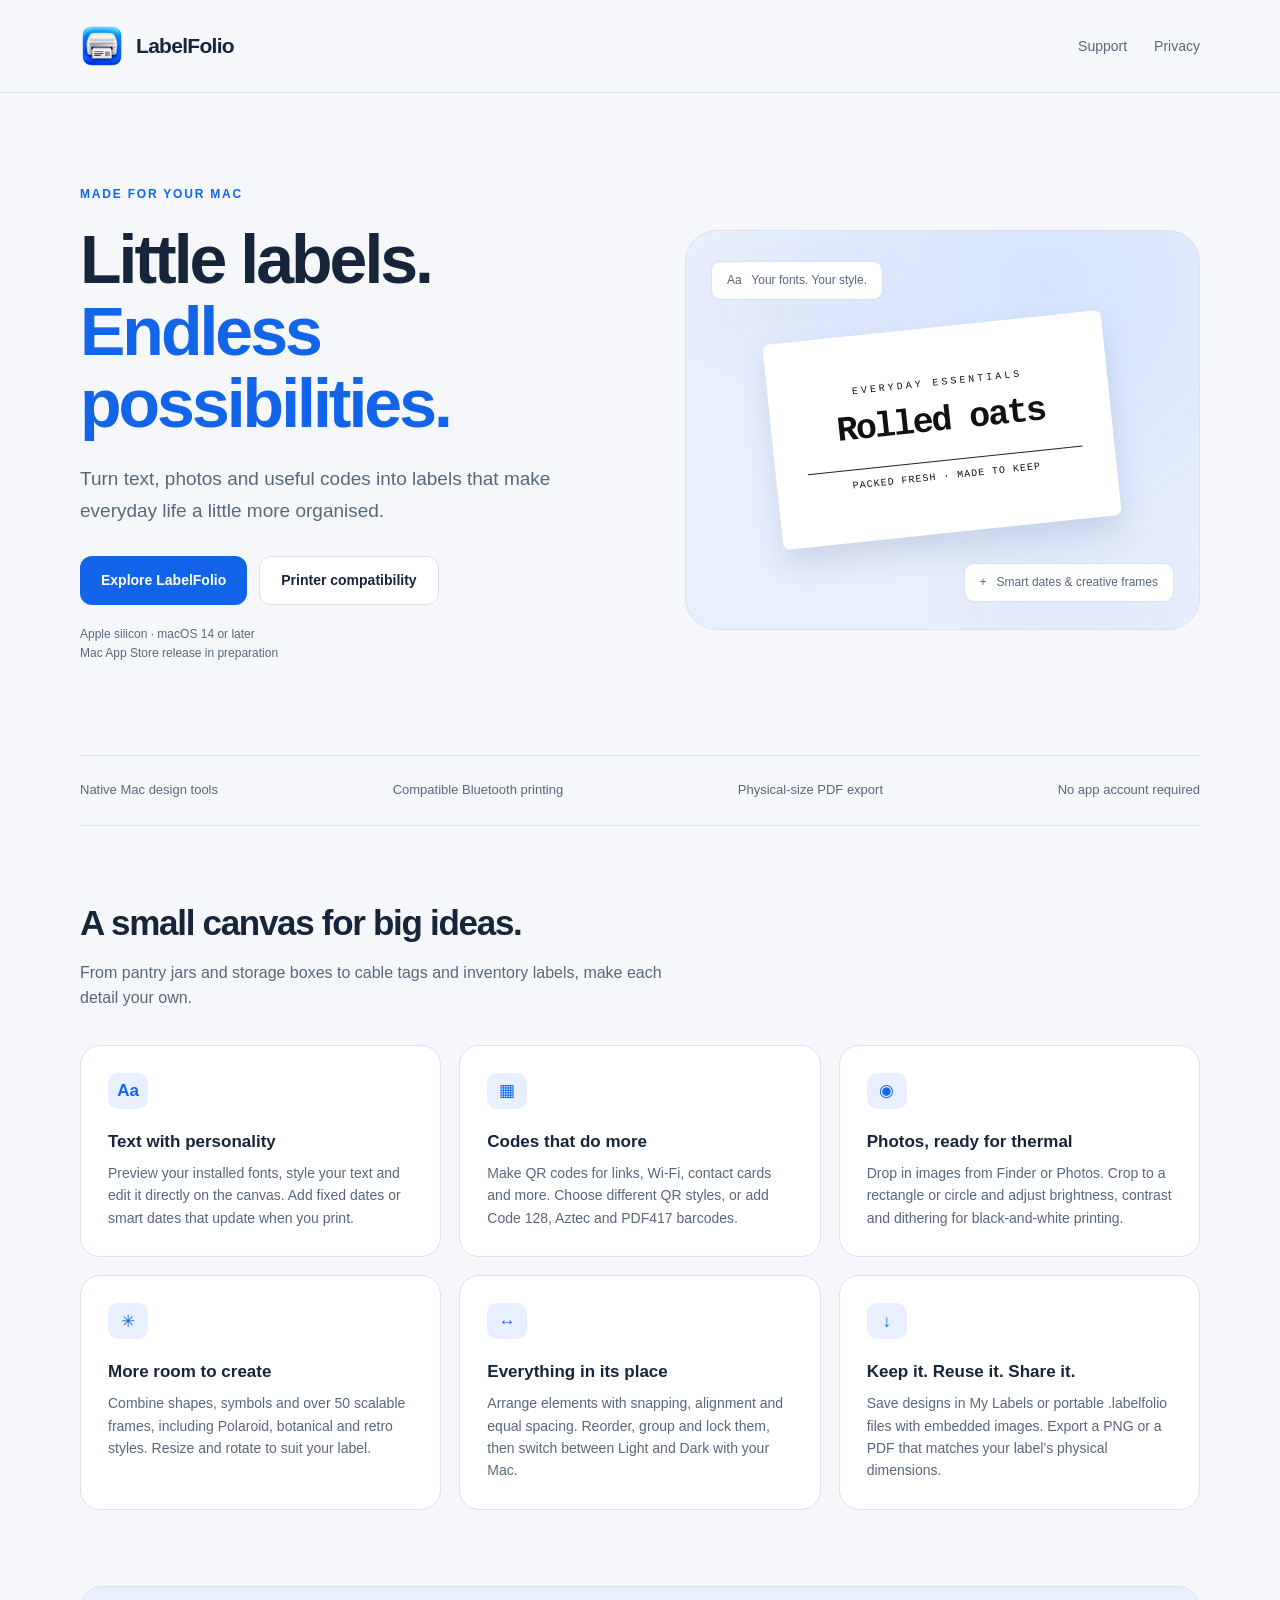
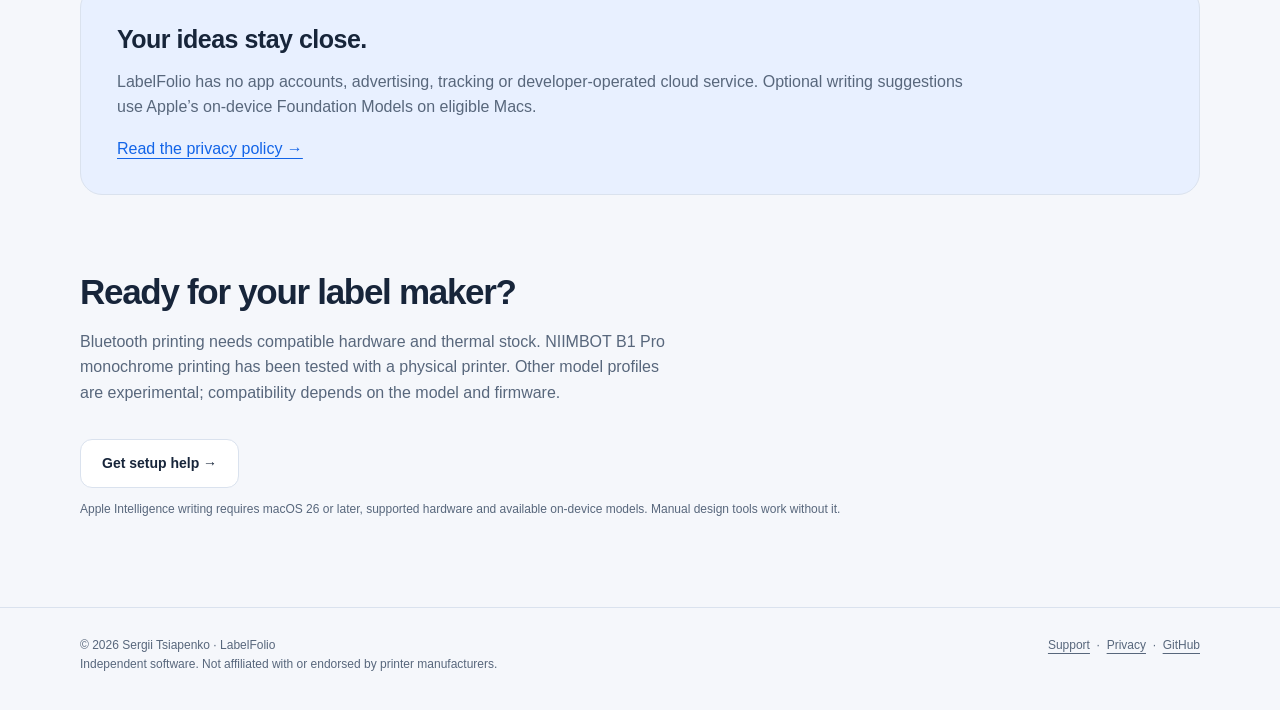
==== index.html @ 61dc9f2f "Publish LabelFolio website, support, and privacy policy" ====
<!doctype html>
<html lang="en"><head><meta charset="utf-8"><meta name="viewport" content="width=device-width,initial-scale=1"><title>LabelFolio — Label Maker for Mac</title><meta name="description" content="Design thermal labels on your Mac with text, photos, QR codes, barcodes and creative frames. Print to compatible Bluetooth printers or export a physical-size PDF."><meta name="theme-color" content="#1264e8"><link rel="canonical" href="https://mosher23.github.io/LabelFolio/"><link rel="icon" href="app-icon.png"><link rel="stylesheet" href="styles.css"></head>
<body><a class="skip" href="#main">Skip to content</a><header><nav class="wrap" aria-label="Main navigation"><a class="brand" href="./"><img src="app-icon.png" alt="" width="44" height="44">LabelFolio</a><div class="links"><a href="support.html">Support</a><a href="privacy.html">Privacy</a></div></nav></header>
<main id="main" class="wrap"><section class="hero"><div><div class="eyebrow">Made for your Mac</div><h1>Little labels.<br><span>Endless possibilities.</span></h1><p class="lead">Turn text, photos and useful codes into labels that make everyday life a little more organised.</p><div class="actions"><a class="button" href="#features">Explore LabelFolio</a><a class="button secondary" href="support.html">Printer compatibility</a></div><p class="fine">Apple silicon · macOS 14 or later<br>Mac App Store release in preparation</p></div><div class="stage" role="img" aria-label="Illustrative pantry label reading Everyday essentials, Rolled oats, Packed fresh, with text and smart date tool badges"><div class="chip top">Aa &nbsp; Your fonts. Your style.</div><div class="label"><span class="tag">Everyday essentials</span><strong>Rolled oats</strong><span class="rule"></span><span class="detail">PACKED FRESH · MADE TO KEEP</span></div><div class="chip bottom">+ &nbsp; Smart dates &amp; creative frames</div></div></section>
<div class="strip"><span>Native Mac design tools</span><span>Compatible Bluetooth printing</span><span>Physical-size PDF export</span><span>No app account required</span></div>
<section id="features" class="section"><h2>A small canvas for big ideas.</h2><p class="section-intro">From pantry jars and storage boxes to cable tags and inventory labels, make each detail your own.</p><div class="grid">
<article class="card"><span class="mark" aria-hidden="true">Aa</span><h3>Text with personality</h3><p>Preview your installed fonts, style your text and edit it directly on the canvas. Add fixed dates or smart dates that update when you print.</p></article>
<article class="card"><span class="mark" aria-hidden="true">▦</span><h3>Codes that do more</h3><p>Make QR codes for links, Wi-Fi, contact cards and more. Choose different QR styles, or add Code 128, Aztec and PDF417 barcodes.</p></article>
<article class="card"><span class="mark" aria-hidden="true">◉</span><h3>Photos, ready for thermal</h3><p>Drop in images from Finder or Photos. Crop to a rectangle or circle and adjust brightness, contrast and dithering for black-and-white printing.</p></article>
<article class="card"><span class="mark" aria-hidden="true">✳</span><h3>More room to create</h3><p>Combine shapes, symbols and over 50 scalable frames, including Polaroid, botanical and retro styles. Resize and rotate to suit your label.</p></article>
<article class="card"><span class="mark" aria-hidden="true">↔</span><h3>Everything in its place</h3><p>Arrange elements with snapping, alignment and equal spacing. Reorder, group and lock them, then switch between Light and Dark with your Mac.</p></article>
<article class="card"><span class="mark" aria-hidden="true">↓</span><h3>Keep it. Reuse it. Share it.</h3><p>Save designs in My Labels or portable .labelfolio files with embedded images. Export a PNG or a PDF that matches your label’s physical dimensions.</p></article>
</div></section>
<section class="callout"><h2>Your ideas stay close.</h2><p>LabelFolio has no app accounts, advertising, tracking or developer-operated cloud service. Optional writing suggestions use Apple’s on-device Foundation Models on eligible Macs.</p><a href="privacy.html">Read the privacy policy →</a></section>
<section class="section"><h2>Ready for your label maker?</h2><p class="section-intro">Bluetooth printing needs compatible hardware and thermal stock. NIIMBOT B1 Pro monochrome printing has been tested with a physical printer. Other model profiles are experimental; compatibility depends on the model and firmware.</p><a class="button secondary" href="support.html">Get setup help →</a><p class="fine">Apple Intelligence writing requires macOS 26 or later, supported hardware and available on-device models. Manual design tools work without it.</p></section></main>
<footer><div class="wrap foot"><span>© 2026 Sergii Tsiapenko · LabelFolio</span><span><a href="support.html">Support</a> &nbsp;·&nbsp; <a href="privacy.html">Privacy</a> &nbsp;·&nbsp; <a href="https://github.com/Mosher23/LabelFolio">GitHub</a></span></div><p class="wrap fine">Independent software. Not affiliated with or endorsed by printer manufacturers.</p></footer></body></html>
---- styles.css ----
@charset "UTF-8";
:root{color-scheme:light dark;--bg:#f5f7fb;--surface:#fff;--ink:#17253a;--muted:#58677c;--line:#dae2ee;--blue:#1264e8;--wash:#e8f0ff;--shadow:0 24px 80px #233c6112;font-family:-apple-system,BlinkMacSystemFont,"Segoe UI",sans-serif;font-synthesis:none}
*{box-sizing:border-box}body{margin:0;background:var(--bg);color:var(--ink);line-height:1.6}a{color:var(--blue);text-underline-offset:4px}a:hover{text-decoration-thickness:2px}a:focus-visible,summary:focus-visible{outline:3px solid var(--blue);outline-offset:5px;border-radius:4px}.wrap{width:min(1120px,calc(100% - 48px));margin:auto}header{border-bottom:1px solid var(--line)}nav{min-height:92px;display:flex;align-items:center;justify-content:space-between;gap:20px}.brand{display:flex;gap:12px;align-items:center;text-decoration:none;color:var(--ink);font-size:21px;font-weight:750;letter-spacing:-.7px}.brand img{width:44px;height:44px;border-radius:11px}.links{display:flex;gap:27px;align-items:center}.links a{font-size:14px;text-decoration:none;color:var(--muted)}.links a[aria-current=page]{color:var(--blue);font-weight:650}.hero{display:grid;grid-template-columns:1.05fr 1fr;align-items:center;gap:64px;padding:92px 0 80px}.eyebrow{color:var(--blue);font-size:12px;font-weight:750;letter-spacing:1.8px;text-transform:uppercase}h1{font-size:clamp(42px,5.4vw,68px);line-height:1.06;letter-spacing:-3px;margin:19px 0 24px;font-weight:760}h1 span{color:var(--blue)}.lead{font-size:19px;color:var(--muted);max-width:590px;line-height:1.65}.actions{display:flex;gap:12px;flex-wrap:wrap;margin:30px 0 20px}.button{display:inline-flex;align-items:center;justify-content:center;padding:12px 21px;border-radius:12px;background:var(--blue);color:white;text-decoration:none;font-size:14px;font-weight:650}.button.secondary{background:var(--surface);color:var(--ink);border:1px solid var(--line)}.fine{font-size:12px;color:var(--muted)}.stage{position:relative;min-height:400px;display:grid;place-items:center;background:radial-gradient(circle at 70% 15%,#c4d9ff8c,transparent 65%),var(--wash);border:1px solid var(--line);border-radius:32px;overflow:hidden;padding:42px 28px}.label{background:#fff;color:#111;box-shadow:0 16px 30px #233c6126;transform:rotate(-6deg);width:100%;max-width:340px;padding:30px 32px;border-radius:7px;font-family:ui-monospace,SFMono-Regular,monospace;text-align:center;aspect-ratio:1.65;display:flex;flex-direction:column;justify-content:center}.label .tag{font-size:10px;letter-spacing:3px;text-transform:uppercase}.label strong{font-size:35px;letter-spacing:-2px;line-height:1.15;padding:10px 0}.label .rule{height:1px;background:#222;margin:8px 0}.label .detail{font-size:10px;letter-spacing:1px}.chip{position:absolute;background:var(--surface);border:1px solid var(--line);padding:9px 15px;border-radius:10px;box-shadow:var(--shadow);font-size:12px;color:var(--muted)}.chip.top{top:30px;left:25px}.chip.bottom{bottom:27px;right:25px}.strip{display:flex;justify-content:space-between;gap:20px;padding:24px 0;border-top:1px solid var(--line);border-bottom:1px solid var(--line);color:var(--muted);font-size:13px}.section{padding:76px 0}.section h2{font-size:35px;letter-spacing:-1.3px;line-height:1.2;margin:0 0 16px}.section-intro{max-width:600px;color:var(--muted);margin:0 0 34px}.grid{display:grid;grid-template-columns:repeat(3,1fr);gap:18px}.card{background:var(--surface);border:1px solid var(--line);padding:27px;border-radius:20px}.card .mark{display:inline-flex;align-items:center;justify-content:center;background:var(--wash);color:var(--blue);height:36px;min-width:40px;border-radius:10px;font-size:17px;font-weight:700;padding:0 8px}.card h3{font-size:17px;margin:22px 0 9px;line-height:1.3}.card p{color:var(--muted);font-size:14px;margin:0}.callout{background:var(--wash);border:1px solid var(--line);padding:32px 36px;border-radius:22px}.callout h2{font-size:25px;margin:0 0 10px;letter-spacing:-.5px}.callout p{color:var(--muted);max-width:850px;margin:0 0 16px}.page{max-width:800px;padding:65px 0 85px}.page h1{font-size:48px;letter-spacing:-2px;line-height:1.1}.page h2{font-size:23px;line-height:1.3;margin:38px 0 12px;letter-spacing:-.5px}.page p,.page li{color:var(--muted)}.page .lead{font-size:19px}.page ul,.page ol{padding-left:24px}.page li{padding:4px 0}.page code{font-family:ui-monospace,monospace;font-size:.9em;background:var(--wash);padding:2px 5px;border-radius:4px}details{border-bottom:1px solid var(--line);padding:20px 0}summary{cursor:pointer;font-weight:650;font-size:17px}details p{padding:0 0 0 20px}footer{border-top:1px solid var(--line);padding:28px 0 36px;font-size:12px;color:var(--muted)}.foot{display:flex;justify-content:space-between;gap:24px;flex-wrap:wrap}.foot a{color:var(--muted)}.skip{position:fixed;top:-100px;left:20px;z-index:20;background:var(--surface);padding:12px}.skip:focus{top:10px}
@media(prefers-color-scheme:dark){:root{--bg:#121923;--surface:#1b2532;--ink:#e9eff8;--muted:#acb9cc;--line:#2c394c;--blue:#7db0ff;--wash:#192c46;--shadow:0 24px 80px #0003}.button{background:#2674eb;color:#fff}.stage{background:radial-gradient(circle at 70% 15%,#24538b66,transparent 65%),var(--wash)}}
@media(max-width:760px){.wrap{width:calc(100% - 36px)}nav{min-height:78px;gap:12px}.links{gap:16px}.links a{font-size:13px}.brand{font-size:19px}.brand img{width:36px;height:36px}.hero{grid-template-columns:1fr;gap:34px;padding:50px 0 42px}h1{letter-spacing:-2px;max-width:500px}.lead{font-size:17px}.stage{min-height:325px}.strip{flex-wrap:wrap;justify-content:flex-start;gap:12px 25px}.grid{grid-template-columns:1fr}.section{padding:50px 0}.section h2{font-size:29px}.card{padding:24px}.card h3{margin-top:15px}.page{padding-top:42px}.page h1{font-size:39px}.callout{padding:25px}.foot{gap:14px}}
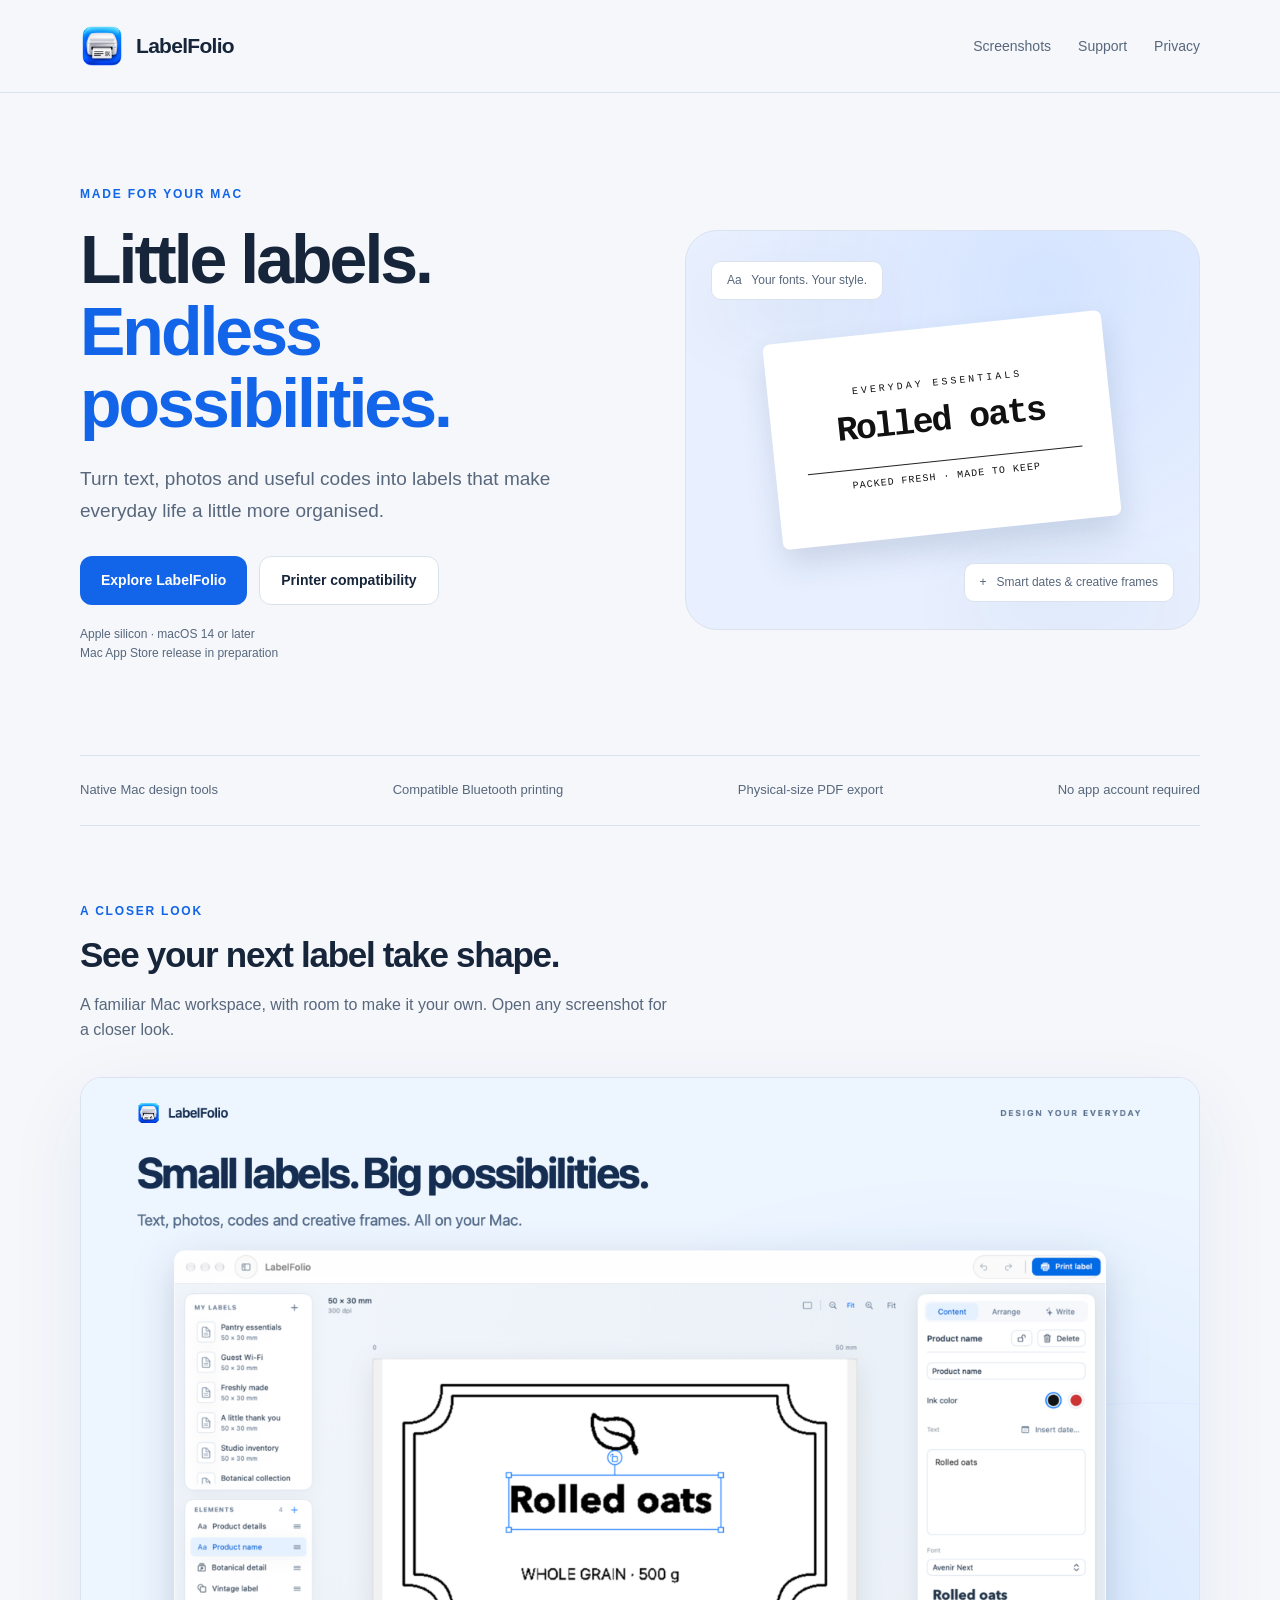
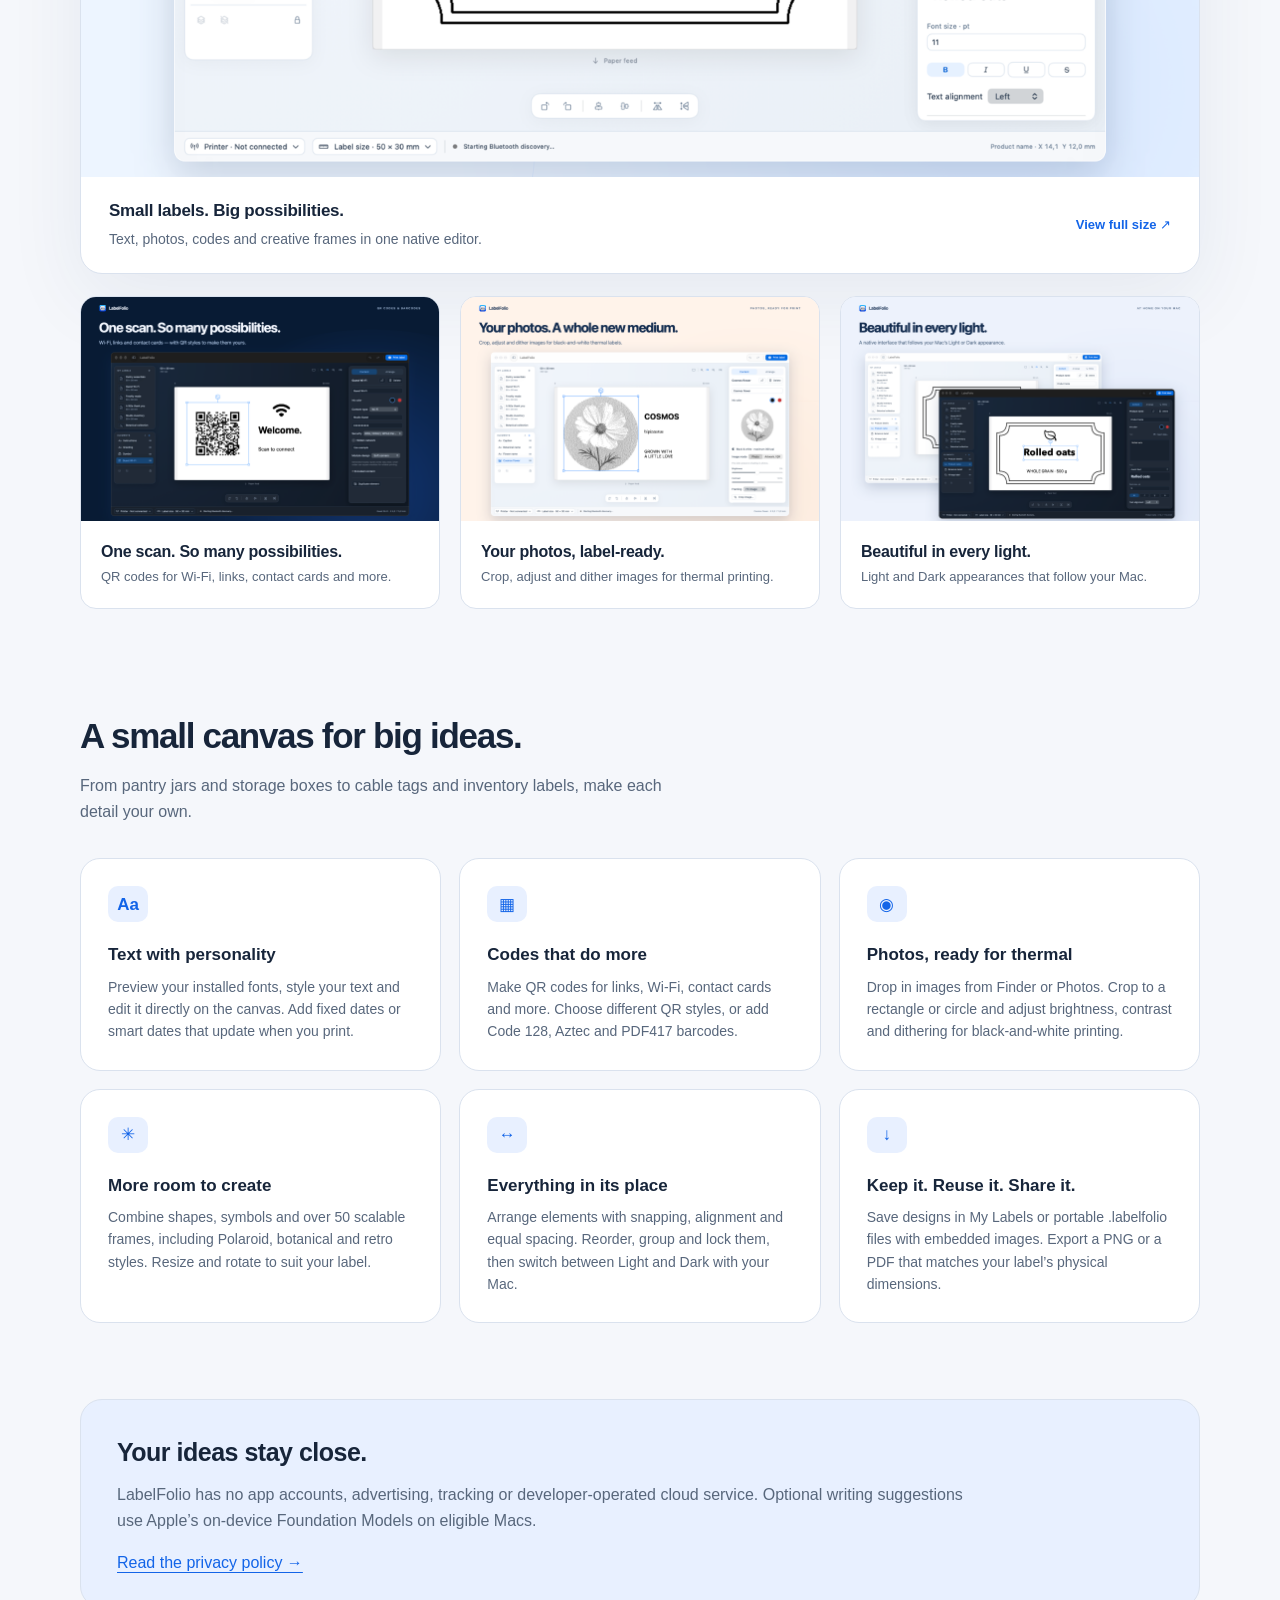
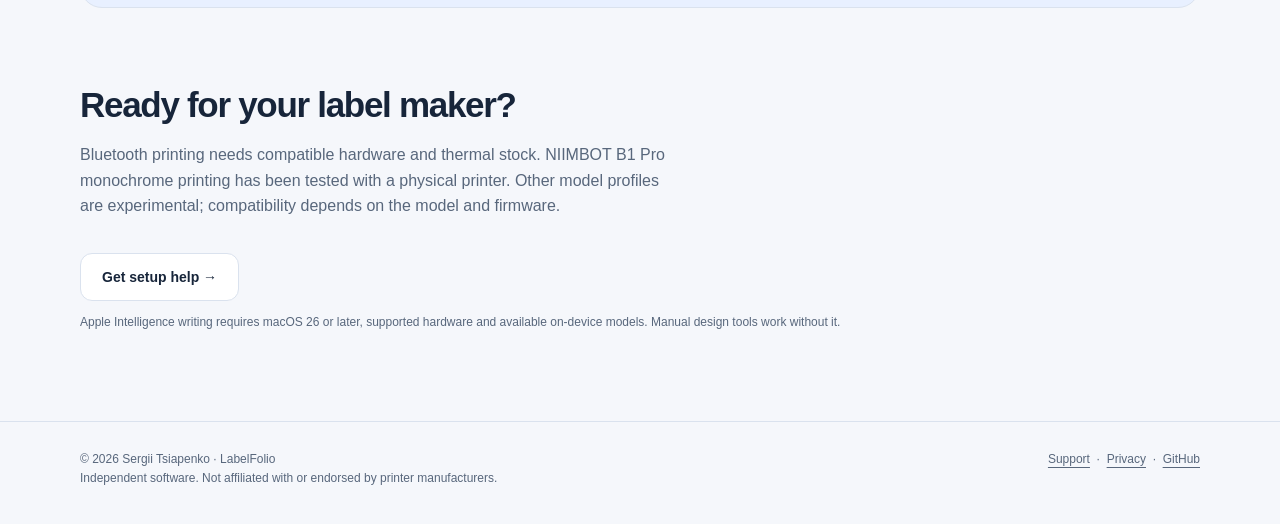
==== commit 476b21b5: "Showcase LabelFolio with a screenshot gallery" ====
--- a/index.html
+++ b/index.html
@@ -1,8 +1,21 @@
 <!doctype html>
 <html lang="en"><head><meta charset="utf-8"><meta name="viewport" content="width=device-width,initial-scale=1"><title>LabelFolio — Label Maker for Mac</title><meta name="description" content="Design thermal labels on your Mac with text, photos, QR codes, barcodes and creative frames. Print to compatible Bluetooth printers or export a physical-size PDF."><meta name="theme-color" content="#1264e8"><link rel="canonical" href="https://mosher23.github.io/LabelFolio/"><link rel="icon" href="app-icon.png"><link rel="stylesheet" href="styles.css"></head>
-<body><a class="skip" href="#main">Skip to content</a><header><nav class="wrap" aria-label="Main navigation"><a class="brand" href="./"><img src="app-icon.png" alt="" width="44" height="44">LabelFolio</a><div class="links"><a href="support.html">Support</a><a href="privacy.html">Privacy</a></div></nav></header>
-<main id="main" class="wrap"><section class="hero"><div><div class="eyebrow">Made for your Mac</div><h1>Little labels.<br><span>Endless possibilities.</span></h1><p class="lead">Turn text, photos and useful codes into labels that make everyday life a little more organised.</p><div class="actions"><a class="button" href="#features">Explore LabelFolio</a><a class="button secondary" href="support.html">Printer compatibility</a></div><p class="fine">Apple silicon · macOS 14 or later<br>Mac App Store release in preparation</p></div><div class="stage" role="img" aria-label="Illustrative pantry label reading Everyday essentials, Rolled oats, Packed fresh, with text and smart date tool badges"><div class="chip top">Aa &nbsp; Your fonts. Your style.</div><div class="label"><span class="tag">Everyday essentials</span><strong>Rolled oats</strong><span class="rule"></span><span class="detail">PACKED FRESH · MADE TO KEEP</span></div><div class="chip bottom">+ &nbsp; Smart dates &amp; creative frames</div></div></section>
+<body><a class="skip" href="#main">Skip to content</a><header><nav class="wrap" aria-label="Main navigation"><a class="brand" href="./"><img src="app-icon.png" alt="" width="44" height="44">LabelFolio</a><div class="links"><a href="#screenshots">Screenshots</a><a href="support.html">Support</a><a href="privacy.html">Privacy</a></div></nav></header>
+<main id="main" class="wrap"><section class="hero"><div><div class="eyebrow">Made for your Mac</div><h1>Little labels.<br><span>Endless possibilities.</span></h1><p class="lead">Turn text, photos and useful codes into labels that make everyday life a little more organised.</p><div class="actions"><a class="button" href="#screenshots">Explore LabelFolio</a><a class="button secondary" href="support.html">Printer compatibility</a></div><p class="fine">Apple silicon · macOS 14 or later<br>Mac App Store release in preparation</p></div><div class="stage" role="img" aria-label="Illustrative pantry label reading Everyday essentials, Rolled oats, Packed fresh, with text and smart date tool badges"><div class="chip top">Aa &nbsp; Your fonts. Your style.</div><div class="label"><span class="tag">Everyday essentials</span><strong>Rolled oats</strong><span class="rule"></span><span class="detail">PACKED FRESH · MADE TO KEEP</span></div><div class="chip bottom">+ &nbsp; Smart dates &amp; creative frames</div></div></section>
 <div class="strip"><span>Native Mac design tools</span><span>Compatible Bluetooth printing</span><span>Physical-size PDF export</span><span>No app account required</span></div>
+<section id="screenshots" class="section screenshot-section" aria-labelledby="screenshots-title">
+<div class="eyebrow">A closer look</div>
+<h2 id="screenshots-title">See your next label take shape.</h2>
+<p class="section-intro">A familiar Mac workspace, with room to make it your own. Open any screenshot for a closer look.</p>
+<figure class="screenshot-feature">
+<a class="screenshot-link" href="screenshots/design-full.png" target="_blank" rel="noopener" aria-label="Open full-size screenshot of the LabelFolio editor in a new tab"><img src="screenshots/design.png" width="1440" height="900" loading="lazy" decoding="async" alt="LabelFolio in Light appearance, designing a Rolled oats pantry label with a vintage border, font preview and draggable text handles."></a>
+<figcaption><div><h3>Small labels. Big possibilities.</h3><p>Text, photos, codes and creative frames in one native editor.</p></div><a href="screenshots/design-full.png" target="_blank" rel="noopener" aria-label="View the label designer screenshot full size in a new tab">View full size <span aria-hidden="true">↗</span></a></figcaption>
+</figure>
+<div class="screenshot-grid">
+<figure class="screenshot-card"><a class="screenshot-link" href="screenshots/qr-codes-full.png" target="_blank" rel="noopener" aria-label="Open full-size Wi-Fi QR code screenshot in a new tab"><img src="screenshots/qr-codes.png" width="1440" height="900" loading="lazy" decoding="async" alt="LabelFolio in Dark appearance, creating a guest Wi-Fi label with a QR code and Wi-Fi content settings."></a><figcaption><h3>One scan. So many possibilities.</h3><p>QR codes for Wi-Fi, links, contact cards and more.</p></figcaption></figure>
+<figure class="screenshot-card"><a class="screenshot-link" href="screenshots/photo-tools-full.png" target="_blank" rel="noopener" aria-label="Open full-size photo tools screenshot in a new tab"><img src="screenshots/photo-tools.png" width="1440" height="900" loading="lazy" decoding="async" alt="A circular black-and-white cosmos flower label in LabelFolio, with photo dithering, brightness, contrast and cropping controls."></a><figcaption><h3>Your photos, label-ready.</h3><p>Crop, adjust and dither images for thermal printing.</p></figcaption></figure>
+<figure class="screenshot-card"><a class="screenshot-link" href="screenshots/light-and-dark-full.png" target="_blank" rel="noopener" aria-label="Open full-size Light and Dark appearance screenshot in a new tab"><img src="screenshots/light-and-dark.png" width="1440" height="900" loading="lazy" decoding="async" alt="The same pantry label in LabelFolio’s Light and Dark appearances, following the Mac’s system setting."></a><figcaption><h3>Beautiful in every light.</h3><p>Light and Dark appearances that follow your Mac.</p></figcaption></figure>
+</div></section>
 <section id="features" class="section"><h2>A small canvas for big ideas.</h2><p class="section-intro">From pantry jars and storage boxes to cable tags and inventory labels, make each detail your own.</p><div class="grid">
 <article class="card"><span class="mark" aria-hidden="true">Aa</span><h3>Text with personality</h3><p>Preview your installed fonts, style your text and edit it directly on the canvas. Add fixed dates or smart dates that update when you print.</p></article>
 <article class="card"><span class="mark" aria-hidden="true">▦</span><h3>Codes that do more</h3><p>Make QR codes for links, Wi-Fi, contact cards and more. Choose different QR styles, or add Code 128, Aztec and PDF417 barcodes.</p></article>
--- a/styles.css
+++ b/styles.css
@@ -3,3 +3,8 @@
 *{box-sizing:border-box}body{margin:0;background:var(--bg);color:var(--ink);line-height:1.6}a{color:var(--blue);text-underline-offset:4px}a:hover{text-decoration-thickness:2px}a:focus-visible,summary:focus-visible{outline:3px solid var(--blue);outline-offset:5px;border-radius:4px}.wrap{width:min(1120px,calc(100% - 48px));margin:auto}header{border-bottom:1px solid var(--line)}nav{min-height:92px;display:flex;align-items:center;justify-content:space-between;gap:20px}.brand{display:flex;gap:12px;align-items:center;text-decoration:none;color:var(--ink);font-size:21px;font-weight:750;letter-spacing:-.7px}.brand img{width:44px;height:44px;border-radius:11px}.links{display:flex;gap:27px;align-items:center}.links a{font-size:14px;text-decoration:none;color:var(--muted)}.links a[aria-current=page]{color:var(--blue);font-weight:650}.hero{display:grid;grid-template-columns:1.05fr 1fr;align-items:center;gap:64px;padding:92px 0 80px}.eyebrow{color:var(--blue);font-size:12px;font-weight:750;letter-spacing:1.8px;text-transform:uppercase}h1{font-size:clamp(42px,5.4vw,68px);line-height:1.06;letter-spacing:-3px;margin:19px 0 24px;font-weight:760}h1 span{color:var(--blue)}.lead{font-size:19px;color:var(--muted);max-width:590px;line-height:1.65}.actions{display:flex;gap:12px;flex-wrap:wrap;margin:30px 0 20px}.button{display:inline-flex;align-items:center;justify-content:center;padding:12px 21px;border-radius:12px;background:var(--blue);color:white;text-decoration:none;font-size:14px;font-weight:650}.button.secondary{background:var(--surface);color:var(--ink);border:1px solid var(--line)}.fine{font-size:12px;color:var(--muted)}.stage{position:relative;min-height:400px;display:grid;place-items:center;background:radial-gradient(circle at 70% 15%,#c4d9ff8c,transparent 65%),var(--wash);border:1px solid var(--line);border-radius:32px;overflow:hidden;padding:42px 28px}.label{background:#fff;color:#111;box-shadow:0 16px 30px #233c6126;transform:rotate(-6deg);width:100%;max-width:340px;padding:30px 32px;border-radius:7px;font-family:ui-monospace,SFMono-Regular,monospace;text-align:center;aspect-ratio:1.65;display:flex;flex-direction:column;justify-content:center}.label .tag{font-size:10px;letter-spacing:3px;text-transform:uppercase}.label strong{font-size:35px;letter-spacing:-2px;line-height:1.15;padding:10px 0}.label .rule{height:1px;background:#222;margin:8px 0}.label .detail{font-size:10px;letter-spacing:1px}.chip{position:absolute;background:var(--surface);border:1px solid var(--line);padding:9px 15px;border-radius:10px;box-shadow:var(--shadow);font-size:12px;color:var(--muted)}.chip.top{top:30px;left:25px}.chip.bottom{bottom:27px;right:25px}.strip{display:flex;justify-content:space-between;gap:20px;padding:24px 0;border-top:1px solid var(--line);border-bottom:1px solid var(--line);color:var(--muted);font-size:13px}.section{padding:76px 0}.section h2{font-size:35px;letter-spacing:-1.3px;line-height:1.2;margin:0 0 16px}.section-intro{max-width:600px;color:var(--muted);margin:0 0 34px}.grid{display:grid;grid-template-columns:repeat(3,1fr);gap:18px}.card{background:var(--surface);border:1px solid var(--line);padding:27px;border-radius:20px}.card .mark{display:inline-flex;align-items:center;justify-content:center;background:var(--wash);color:var(--blue);height:36px;min-width:40px;border-radius:10px;font-size:17px;font-weight:700;padding:0 8px}.card h3{font-size:17px;margin:22px 0 9px;line-height:1.3}.card p{color:var(--muted);font-size:14px;margin:0}.callout{background:var(--wash);border:1px solid var(--line);padding:32px 36px;border-radius:22px}.callout h2{font-size:25px;margin:0 0 10px;letter-spacing:-.5px}.callout p{color:var(--muted);max-width:850px;margin:0 0 16px}.page{max-width:800px;padding:65px 0 85px}.page h1{font-size:48px;letter-spacing:-2px;line-height:1.1}.page h2{font-size:23px;line-height:1.3;margin:38px 0 12px;letter-spacing:-.5px}.page p,.page li{color:var(--muted)}.page .lead{font-size:19px}.page ul,.page ol{padding-left:24px}.page li{padding:4px 0}.page code{font-family:ui-monospace,monospace;font-size:.9em;background:var(--wash);padding:2px 5px;border-radius:4px}details{border-bottom:1px solid var(--line);padding:20px 0}summary{cursor:pointer;font-weight:650;font-size:17px}details p{padding:0 0 0 20px}footer{border-top:1px solid var(--line);padding:28px 0 36px;font-size:12px;color:var(--muted)}.foot{display:flex;justify-content:space-between;gap:24px;flex-wrap:wrap}.foot a{color:var(--muted)}.skip{position:fixed;top:-100px;left:20px;z-index:20;background:var(--surface);padding:12px}.skip:focus{top:10px}
 @media(prefers-color-scheme:dark){:root{--bg:#121923;--surface:#1b2532;--ink:#e9eff8;--muted:#acb9cc;--line:#2c394c;--blue:#7db0ff;--wash:#192c46;--shadow:0 24px 80px #0003}.button{background:#2674eb;color:#fff}.stage{background:radial-gradient(circle at 70% 15%,#24538b66,transparent 65%),var(--wash)}}
 @media(max-width:760px){.wrap{width:calc(100% - 36px)}nav{min-height:78px;gap:12px}.links{gap:16px}.links a{font-size:13px}.brand{font-size:19px}.brand img{width:36px;height:36px}.hero{grid-template-columns:1fr;gap:34px;padding:50px 0 42px}h1{letter-spacing:-2px;max-width:500px}.lead{font-size:17px}.stage{min-height:325px}.strip{flex-wrap:wrap;justify-content:flex-start;gap:12px 25px}.grid{grid-template-columns:1fr}.section{padding:50px 0}.section h2{font-size:29px}.card{padding:24px}.card h3{margin-top:15px}.page{padding-top:42px}.page h1{font-size:39px}.callout{padding:25px}.foot{gap:14px}}
+
+/* Native app screenshot gallery. */
+#screenshots{scroll-margin-top:28px}.screenshot-section .eyebrow{margin-bottom:13px}.screenshot-section{padding-bottom:30px}.screenshot-feature,.screenshot-card{margin:0;overflow:hidden;border:1px solid var(--line);border-radius:22px;background:var(--surface)}.screenshot-feature{box-shadow:var(--shadow)}.screenshot-link{display:block;line-height:0;overflow:hidden}.screenshot-link img{display:block;width:100%;height:auto;aspect-ratio:8/5;object-fit:contain}.screenshot-link:focus-visible{outline-offset:-5px}.screenshot-feature figcaption{display:flex;justify-content:space-between;align-items:center;gap:24px;padding:23px 28px}.screenshot-feature h3,.screenshot-card h3{font-size:17px;line-height:1.35;margin:0 0 5px;letter-spacing:-.25px}.screenshot-feature p,.screenshot-card p{margin:0;font-size:14px;color:var(--muted)}.screenshot-feature figcaption>a{font-size:13px;font-weight:650;white-space:nowrap;text-decoration:none}.screenshot-grid{display:grid;grid-template-columns:repeat(3,minmax(0,1fr));gap:20px;margin-top:22px}.screenshot-card{border-radius:16px}.screenshot-card figcaption{padding:20px}.screenshot-card h3{font-size:16px}.screenshot-card p{font-size:13px;line-height:1.6}.screenshot-link:hover{filter:brightness(1.025)}
+@media(max-width:760px){.screenshot-grid{grid-template-columns:1fr;gap:20px}.screenshot-feature figcaption{align-items:flex-start;flex-direction:column;gap:13px;padding:20px}.screenshot-section{padding-bottom:12px}.links{gap:12px}.links a{font-size:12px}.brand{gap:8px}.brand img{width:32px;height:32px}}
+@media(max-width:380px){nav{flex-wrap:wrap;padding-block:15px}.links{margin-left:auto}.screenshot-feature,.screenshot-card{border-radius:14px}}
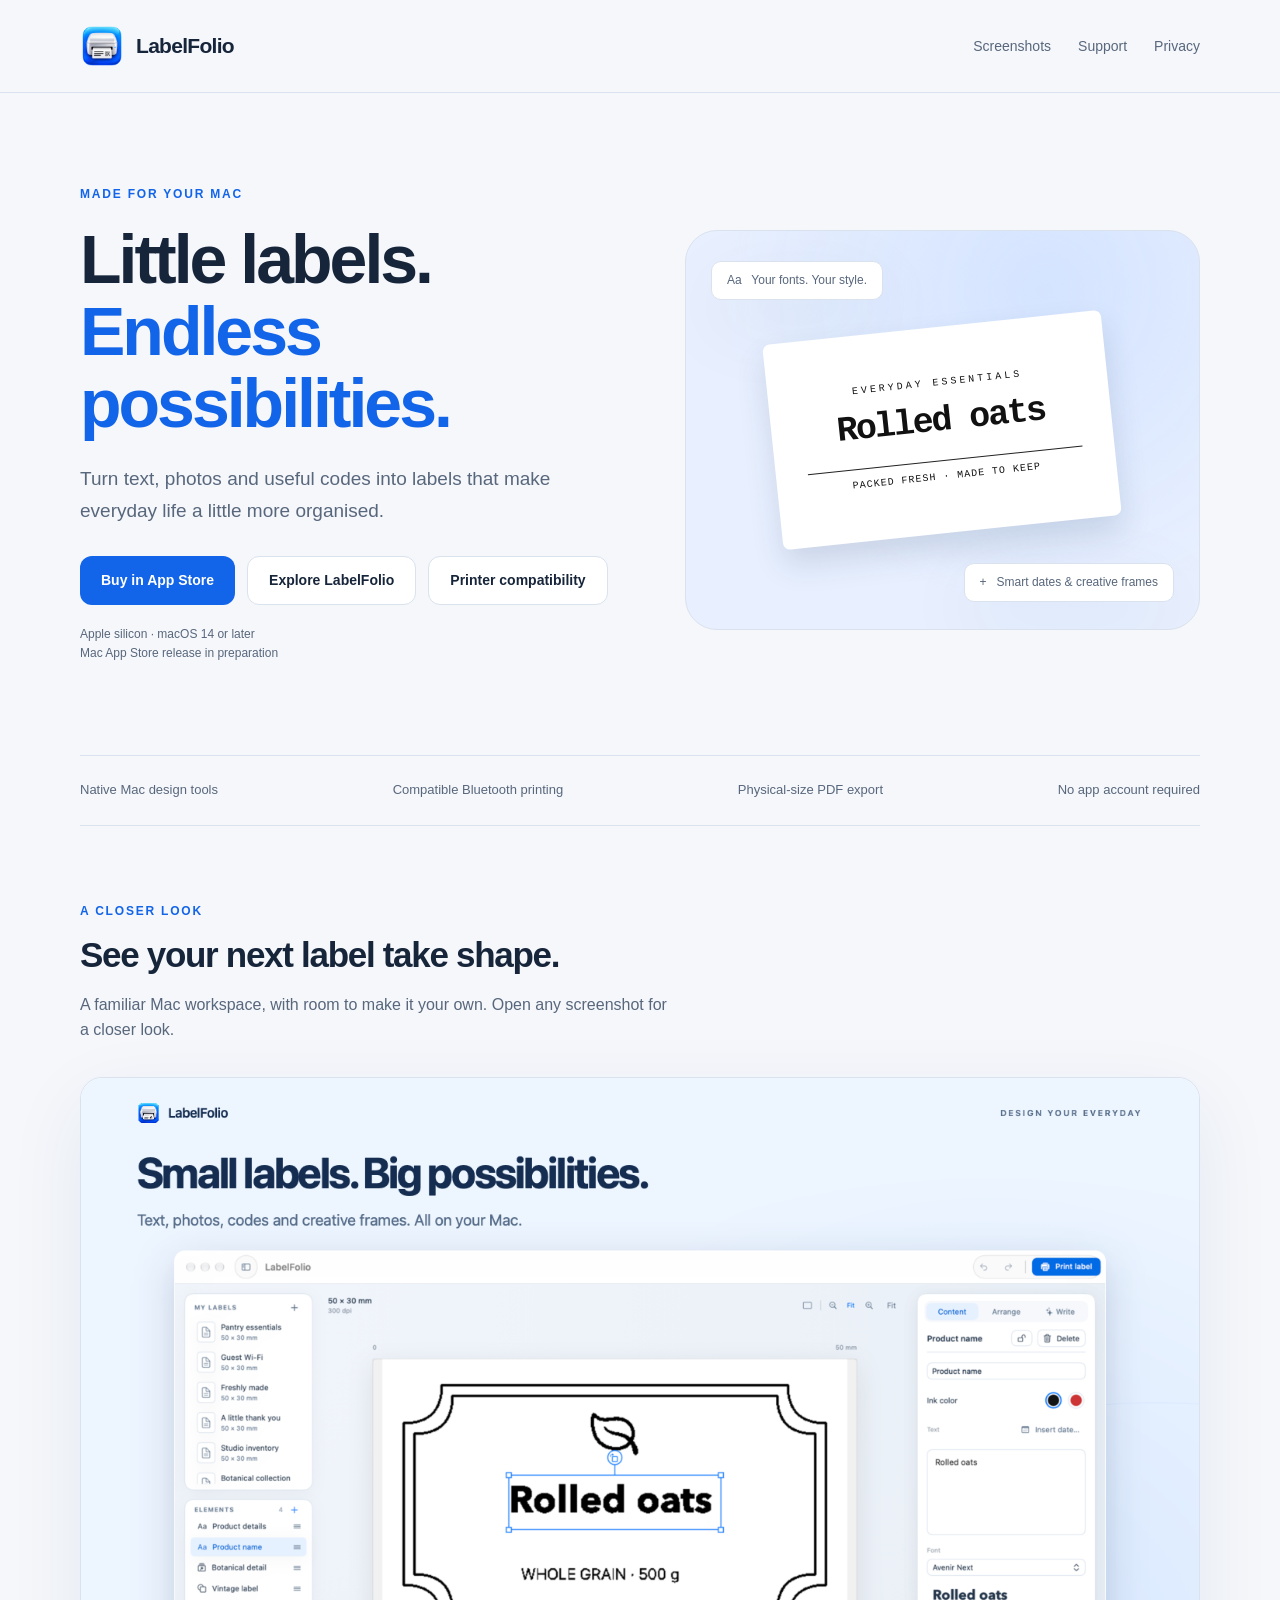
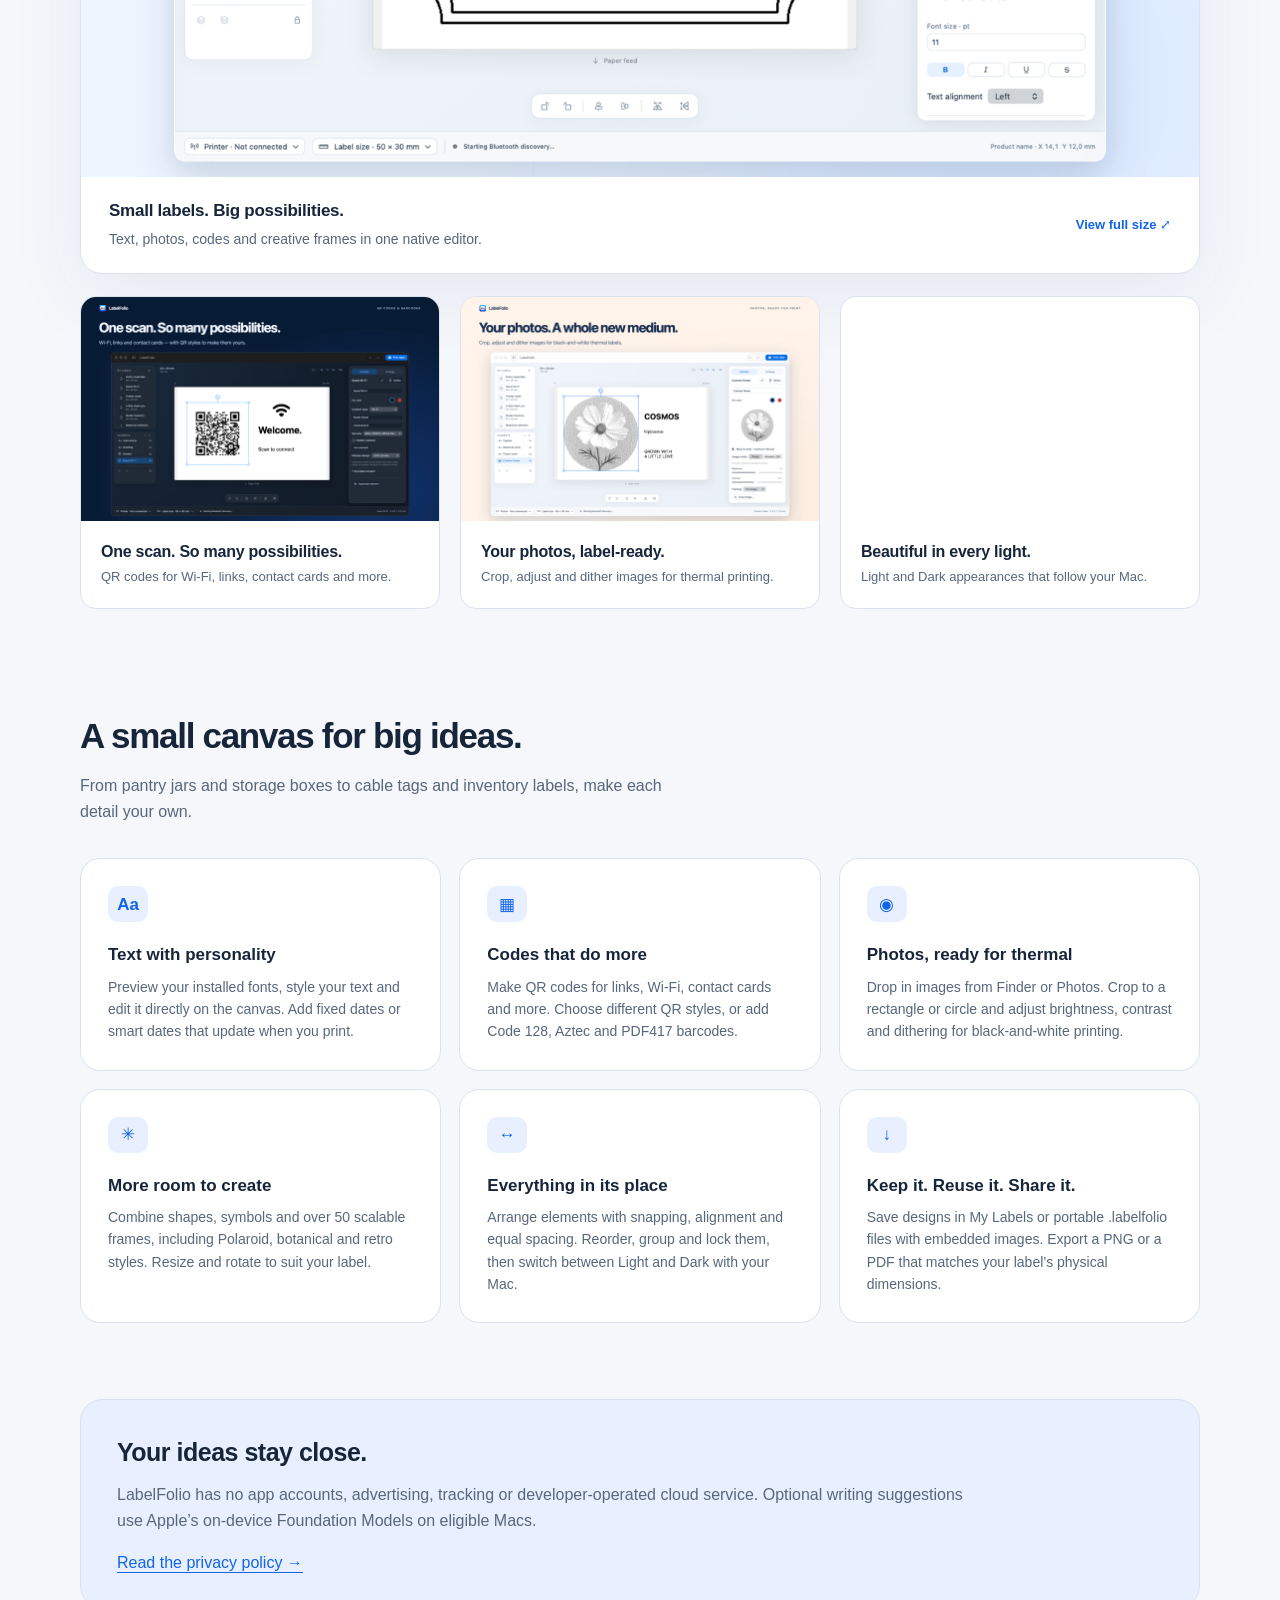
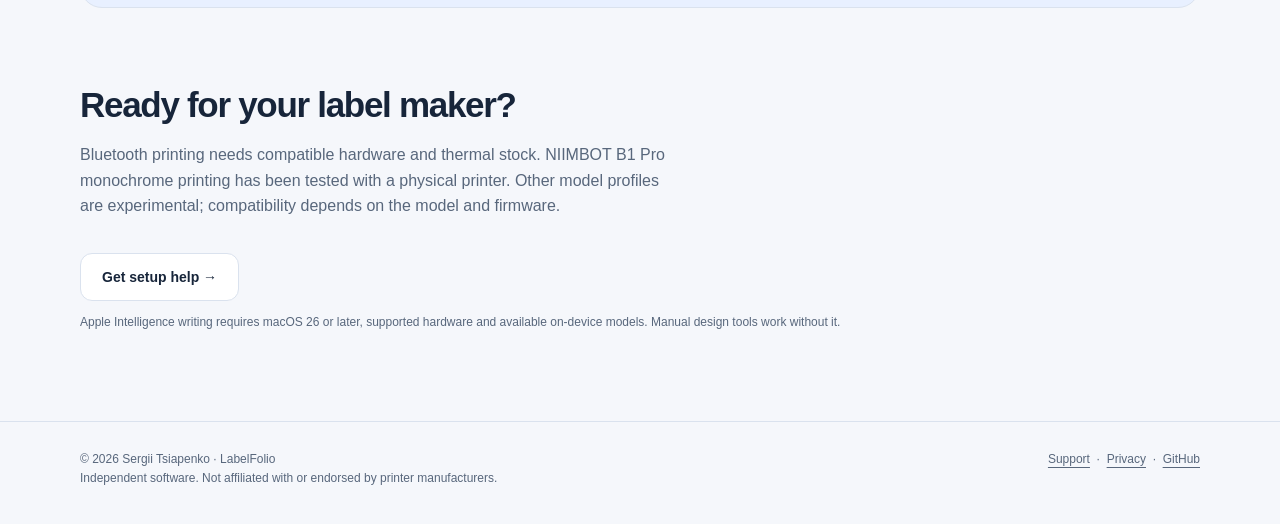
==== commit 1dcf0d51: "Open screenshots in a lightbox and add App Store link" ====
--- a/index.html
+++ b/index.html
@@ -1,20 +1,20 @@
 <!doctype html>
-<html lang="en"><head><meta charset="utf-8"><meta name="viewport" content="width=device-width,initial-scale=1"><title>LabelFolio — Label Maker for Mac</title><meta name="description" content="Design thermal labels on your Mac with text, photos, QR codes, barcodes and creative frames. Print to compatible Bluetooth printers or export a physical-size PDF."><meta name="theme-color" content="#1264e8"><link rel="canonical" href="https://mosher23.github.io/LabelFolio/"><link rel="icon" href="app-icon.png"><link rel="stylesheet" href="styles.css"></head>
+<html lang="en"><head><meta charset="utf-8"><meta name="viewport" content="width=device-width,initial-scale=1"><title>LabelFolio — Label Maker for Mac</title><meta name="description" content="Design thermal labels on your Mac with text, photos, QR codes, barcodes and creative frames. Print to compatible Bluetooth printers or export a physical-size PDF."><meta name="theme-color" content="#1264e8"><link rel="canonical" href="https://mosher23.github.io/LabelFolio/"><link rel="icon" href="app-icon.png"><link rel="stylesheet" href="styles.css?v=20261027-2"><script src="screenshots.js" defer></script></head>
 <body><a class="skip" href="#main">Skip to content</a><header><nav class="wrap" aria-label="Main navigation"><a class="brand" href="./"><img src="app-icon.png" alt="" width="44" height="44">LabelFolio</a><div class="links"><a href="#screenshots">Screenshots</a><a href="support.html">Support</a><a href="privacy.html">Privacy</a></div></nav></header>
-<main id="main" class="wrap"><section class="hero"><div><div class="eyebrow">Made for your Mac</div><h1>Little labels.<br><span>Endless possibilities.</span></h1><p class="lead">Turn text, photos and useful codes into labels that make everyday life a little more organised.</p><div class="actions"><a class="button" href="#screenshots">Explore LabelFolio</a><a class="button secondary" href="support.html">Printer compatibility</a></div><p class="fine">Apple silicon · macOS 14 or later<br>Mac App Store release in preparation</p></div><div class="stage" role="img" aria-label="Illustrative pantry label reading Everyday essentials, Rolled oats, Packed fresh, with text and smart date tool badges"><div class="chip top">Aa &nbsp; Your fonts. Your style.</div><div class="label"><span class="tag">Everyday essentials</span><strong>Rolled oats</strong><span class="rule"></span><span class="detail">PACKED FRESH · MADE TO KEEP</span></div><div class="chip bottom">+ &nbsp; Smart dates &amp; creative frames</div></div></section>
+<main id="main" class="wrap"><section class="hero"><div><div class="eyebrow">Made for your Mac</div><h1>Little labels.<br><span>Endless possibilities.</span></h1><p class="lead">Turn text, photos and useful codes into labels that make everyday life a little more organised.</p><div class="actions"><a class="button" href="https://apps.apple.com/app/id6827127862?mt=12">Buy in App Store</a><a class="button secondary" href="#screenshots">Explore LabelFolio</a><a class="button secondary" href="support.html">Printer compatibility</a></div><p class="fine">Apple silicon · macOS 14 or later<br>Mac App Store release in preparation</p></div><div class="stage" role="img" aria-label="Illustrative pantry label reading Everyday essentials, Rolled oats, Packed fresh, with text and smart date tool badges"><div class="chip top">Aa &nbsp; Your fonts. Your style.</div><div class="label"><span class="tag">Everyday essentials</span><strong>Rolled oats</strong><span class="rule"></span><span class="detail">PACKED FRESH · MADE TO KEEP</span></div><div class="chip bottom">+ &nbsp; Smart dates &amp; creative frames</div></div></section>
 <div class="strip"><span>Native Mac design tools</span><span>Compatible Bluetooth printing</span><span>Physical-size PDF export</span><span>No app account required</span></div>
 <section id="screenshots" class="section screenshot-section" aria-labelledby="screenshots-title">
 <div class="eyebrow">A closer look</div>
 <h2 id="screenshots-title">See your next label take shape.</h2>
 <p class="section-intro">A familiar Mac workspace, with room to make it your own. Open any screenshot for a closer look.</p>
 <figure class="screenshot-feature">
-<a class="screenshot-link" href="screenshots/design-full.png" target="_blank" rel="noopener" aria-label="Open full-size screenshot of the LabelFolio editor in a new tab"><img src="screenshots/design.png" width="1440" height="900" loading="lazy" decoding="async" alt="LabelFolio in Light appearance, designing a Rolled oats pantry label with a vintage border, font preview and draggable text handles."></a>
-<figcaption><div><h3>Small labels. Big possibilities.</h3><p>Text, photos, codes and creative frames in one native editor.</p></div><a href="screenshots/design-full.png" target="_blank" rel="noopener" aria-label="View the label designer screenshot full size in a new tab">View full size <span aria-hidden="true">↗</span></a></figcaption>
+<a class="screenshot-link" href="screenshots/design-full.png" data-screenshot aria-haspopup="dialog" aria-controls="screenshot-modal" aria-label="Open full-size screenshot of the LabelFolio editor in a popup"><img src="screenshots/design.png" width="1440" height="900" loading="lazy" decoding="async" alt="LabelFolio in Light appearance, designing a Rolled oats pantry label with a vintage border, font preview and draggable text handles."></a>
+<figcaption><div><h3>Small labels. Big possibilities.</h3><p>Text, photos, codes and creative frames in one native editor.</p></div><a href="screenshots/design-full.png" data-screenshot aria-haspopup="dialog" aria-controls="screenshot-modal" aria-label="View the label designer screenshot full size in a popup">View full size <span aria-hidden="true">⤢</span></a></figcaption>
 </figure>
 <div class="screenshot-grid">
-<figure class="screenshot-card"><a class="screenshot-link" href="screenshots/qr-codes-full.png" target="_blank" rel="noopener" aria-label="Open full-size Wi-Fi QR code screenshot in a new tab"><img src="screenshots/qr-codes.png" width="1440" height="900" loading="lazy" decoding="async" alt="LabelFolio in Dark appearance, creating a guest Wi-Fi label with a QR code and Wi-Fi content settings."></a><figcaption><h3>One scan. So many possibilities.</h3><p>QR codes for Wi-Fi, links, contact cards and more.</p></figcaption></figure>
-<figure class="screenshot-card"><a class="screenshot-link" href="screenshots/photo-tools-full.png" target="_blank" rel="noopener" aria-label="Open full-size photo tools screenshot in a new tab"><img src="screenshots/photo-tools.png" width="1440" height="900" loading="lazy" decoding="async" alt="A circular black-and-white cosmos flower label in LabelFolio, with photo dithering, brightness, contrast and cropping controls."></a><figcaption><h3>Your photos, label-ready.</h3><p>Crop, adjust and dither images for thermal printing.</p></figcaption></figure>
-<figure class="screenshot-card"><a class="screenshot-link" href="screenshots/light-and-dark-full.png" target="_blank" rel="noopener" aria-label="Open full-size Light and Dark appearance screenshot in a new tab"><img src="screenshots/light-and-dark.png" width="1440" height="900" loading="lazy" decoding="async" alt="The same pantry label in LabelFolio’s Light and Dark appearances, following the Mac’s system setting."></a><figcaption><h3>Beautiful in every light.</h3><p>Light and Dark appearances that follow your Mac.</p></figcaption></figure>
+<figure class="screenshot-card"><a class="screenshot-link" href="screenshots/qr-codes-full.png" data-screenshot aria-haspopup="dialog" aria-controls="screenshot-modal" aria-label="Open full-size Wi-Fi QR code screenshot in a popup"><img src="screenshots/qr-codes.png" width="1440" height="900" loading="lazy" decoding="async" alt="LabelFolio in Dark appearance, creating a guest Wi-Fi label with a QR code and Wi-Fi content settings."></a><figcaption><h3>One scan. So many possibilities.</h3><p>QR codes for Wi-Fi, links, contact cards and more.</p></figcaption></figure>
+<figure class="screenshot-card"><a class="screenshot-link" href="screenshots/photo-tools-full.png" data-screenshot aria-haspopup="dialog" aria-controls="screenshot-modal" aria-label="Open full-size photo tools screenshot in a popup"><img src="screenshots/photo-tools.png" width="1440" height="900" loading="lazy" decoding="async" alt="A circular black-and-white cosmos flower label in LabelFolio, with photo dithering, brightness, contrast and cropping controls."></a><figcaption><h3>Your photos, label-ready.</h3><p>Crop, adjust and dither images for thermal printing.</p></figcaption></figure>
+<figure class="screenshot-card"><a class="screenshot-link" href="screenshots/light-and-dark-full.png" data-screenshot aria-haspopup="dialog" aria-controls="screenshot-modal" aria-label="Open full-size Light and Dark appearance screenshot in a popup"><img src="screenshots/light-and-dark.png" width="1440" height="900" loading="lazy" decoding="async" alt="The same pantry label in LabelFolio’s Light and Dark appearances, following the Mac’s system setting."></a><figcaption><h3>Beautiful in every light.</h3><p>Light and Dark appearances that follow your Mac.</p></figcaption></figure>
 </div></section>
 <section id="features" class="section"><h2>A small canvas for big ideas.</h2><p class="section-intro">From pantry jars and storage boxes to cable tags and inventory labels, make each detail your own.</p><div class="grid">
 <article class="card"><span class="mark" aria-hidden="true">Aa</span><h3>Text with personality</h3><p>Preview your installed fonts, style your text and edit it directly on the canvas. Add fixed dates or smart dates that update when you print.</p></article>
@@ -26,4 +26,9 @@
 </div></section>
 <section class="callout"><h2>Your ideas stay close.</h2><p>LabelFolio has no app accounts, advertising, tracking or developer-operated cloud service. Optional writing suggestions use Apple’s on-device Foundation Models on eligible Macs.</p><a href="privacy.html">Read the privacy policy →</a></section>
 <section class="section"><h2>Ready for your label maker?</h2><p class="section-intro">Bluetooth printing needs compatible hardware and thermal stock. NIIMBOT B1 Pro monochrome printing has been tested with a physical printer. Other model profiles are experimental; compatibility depends on the model and firmware.</p><a class="button secondary" href="support.html">Get setup help →</a><p class="fine">Apple Intelligence writing requires macOS 26 or later, supported hardware and available on-device models. Manual design tools work without it.</p></section></main>
-<footer><div class="wrap foot"><span>© 2026 Sergii Tsiapenko · LabelFolio</span><span><a href="support.html">Support</a> &nbsp;·&nbsp; <a href="privacy.html">Privacy</a> &nbsp;·&nbsp; <a href="https://github.com/Mosher23/LabelFolio">GitHub</a></span></div><p class="wrap fine">Independent software. Not affiliated with or endorsed by printer manufacturers.</p></footer></body></html>
+<footer><div class="wrap foot"><span>© 2026 Sergii Tsiapenko · LabelFolio</span><span><a href="support.html">Support</a> &nbsp;·&nbsp; <a href="privacy.html">Privacy</a> &nbsp;·&nbsp; <a href="https://github.com/Mosher23/LabelFolio">GitHub</a></span></div><p class="wrap fine">Independent software. Not affiliated with or endorsed by printer manufacturers.</p></footer><dialog id="screenshot-modal" class="screenshot-modal" aria-labelledby="screenshot-modal-title">
+<div class="lightbox-header"><h2 id="screenshot-modal-title">LabelFolio screenshot</h2><div class="lightbox-tools"><button class="lightbox-zoom" type="button" aria-pressed="false" aria-label="Zoom screenshot to actual size">Zoom in</button><button class="lightbox-close" type="button" aria-label="Close screenshot" autofocus>×</button></div></div>
+<div class="lightbox-image-wrap"><img id="screenshot-modal-image" alt="" width="2880" height="1800"></div>
+<div class="lightbox-footer"><p id="screenshot-modal-counter" aria-live="polite"></p><div class="lightbox-navigation"><button type="button" data-direction="-1" aria-label="Previous screenshot">← Previous</button><button type="button" data-direction="1" aria-label="Next screenshot">Next →</button></div></div>
+</dialog>
+</body></html>
--- a/styles.css
+++ b/styles.css
@@ -8,3 +8,9 @@
 #screenshots{scroll-margin-top:28px}.screenshot-section .eyebrow{margin-bottom:13px}.screenshot-section{padding-bottom:30px}.screenshot-feature,.screenshot-card{margin:0;overflow:hidden;border:1px solid var(--line);border-radius:22px;background:var(--surface)}.screenshot-feature{box-shadow:var(--shadow)}.screenshot-link{display:block;line-height:0;overflow:hidden}.screenshot-link img{display:block;width:100%;height:auto;aspect-ratio:8/5;object-fit:contain}.screenshot-link:focus-visible{outline-offset:-5px}.screenshot-feature figcaption{display:flex;justify-content:space-between;align-items:center;gap:24px;padding:23px 28px}.screenshot-feature h3,.screenshot-card h3{font-size:17px;line-height:1.35;margin:0 0 5px;letter-spacing:-.25px}.screenshot-feature p,.screenshot-card p{margin:0;font-size:14px;color:var(--muted)}.screenshot-feature figcaption>a{font-size:13px;font-weight:650;white-space:nowrap;text-decoration:none}.screenshot-grid{display:grid;grid-template-columns:repeat(3,minmax(0,1fr));gap:20px;margin-top:22px}.screenshot-card{border-radius:16px}.screenshot-card figcaption{padding:20px}.screenshot-card h3{font-size:16px}.screenshot-card p{font-size:13px;line-height:1.6}.screenshot-link:hover{filter:brightness(1.025)}
 @media(max-width:760px){.screenshot-grid{grid-template-columns:1fr;gap:20px}.screenshot-feature figcaption{align-items:flex-start;flex-direction:column;gap:13px;padding:20px}.screenshot-section{padding-bottom:12px}.links{gap:12px}.links a{font-size:12px}.brand{gap:8px}.brand img{width:32px;height:32px}}
 @media(max-width:380px){nav{flex-wrap:wrap;padding-block:15px}.links{margin-left:auto}.screenshot-feature,.screenshot-card{border-radius:14px}}
+
+/* Accessible screenshot popup; native dialog provides focus trapping and Escape. */
+.screenshot-open{overflow:hidden}.screenshot-modal{width:min(1440px,calc(100% - 48px));max-width:none;max-height:calc(100dvh - 48px);padding:0;border:1px solid var(--line);border-radius:18px;background:var(--surface);color:var(--ink);box-shadow:0 30px 100px #0005;overflow:auto}.screenshot-modal::backdrop{background:rgba(6,15,28,.83);backdrop-filter:blur(10px)}.lightbox-header{display:flex;align-items:center;justify-content:space-between;gap:20px;padding:15px 19px;border-bottom:1px solid var(--line)}.lightbox-header h2{font-size:16px;line-height:1.4;font-weight:650;letter-spacing:-.25px;margin:0}.lightbox-close,.lightbox-navigation button{font:inherit;color:var(--ink);background:var(--bg);border:1px solid var(--line);border-radius:9px;cursor:pointer}.lightbox-close{font-size:25px;line-height:1;width:36px;height:36px;flex-shrink:0}.lightbox-image-wrap{display:flex;align-items:center;justify-content:center;min-height:0;background:var(--bg)}.lightbox-image-wrap img{display:block;width:auto;height:auto;max-width:100%;max-height:calc(100dvh - 195px);object-fit:contain}.lightbox-footer{display:flex;align-items:center;justify-content:space-between;gap:20px;padding:13px 19px;border-top:1px solid var(--line)}.lightbox-footer p{font-size:13px;color:var(--muted);margin:0}.lightbox-navigation{display:flex;gap:9px}.lightbox-navigation button{font-size:13px;padding:8px 12px}.lightbox-close:hover,.lightbox-navigation button:hover{background:var(--wash)}button:focus-visible{outline:3px solid var(--blue);outline-offset:3px}
+@media(max-width:600px){.screenshot-modal{width:calc(100% - 20px);max-height:calc(100dvh - 20px);border-radius:13px}.lightbox-header{padding:12px;gap:12px}.lightbox-header h2{font-size:14px}.lightbox-image-wrap img{max-height:calc(100dvh - 170px)}.lightbox-footer{padding:12px;gap:12px}.lightbox-navigation button{padding:9px 10px}.lightbox-navigation{gap:7px}}
+.lightbox-tools{display:flex;align-items:center;gap:10px}.lightbox-zoom{font:inherit;font-size:13px;padding:8px 12px;border:1px solid var(--line);border-radius:9px;background:var(--bg);color:var(--ink);cursor:pointer;white-space:nowrap}.lightbox-zoom:hover{background:var(--wash)}.screenshot-modal.is-zoomed .lightbox-image-wrap{display:block;overflow:auto;max-height:calc(100dvh - 195px);overscroll-behavior:contain}.screenshot-modal.is-zoomed .lightbox-image-wrap img{width:2880px;max-width:none;max-height:none}
+@media(max-width:600px){.screenshot-modal.is-zoomed .lightbox-image-wrap{max-height:calc(100dvh - 170px)}.lightbox-tools{gap:6px}.lightbox-zoom{padding:8px;font-size:12px}}
